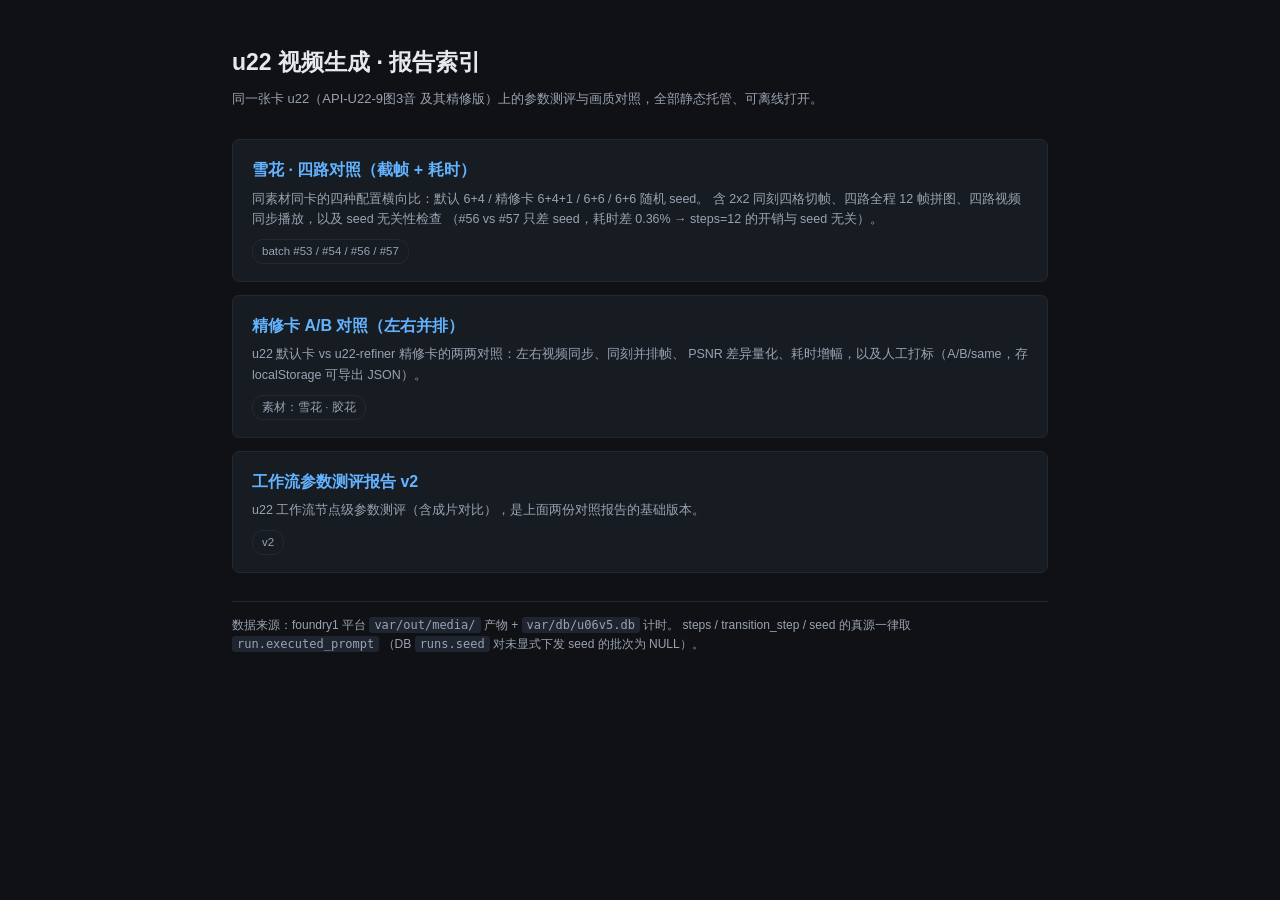
==== index.html @ f93fd7f3 "docs(report): 追加雪花四路对照与精修卡 A/B 两份报告，并补 Pages 根导航 - snow-4way/：同素材同卡四种配置（#53 默认6+4 / #54 精修卡 / #56 6+" ====
<!doctype html><html lang="zh"><head><meta charset="utf-8">
<meta name="viewport" content="width=device-width,initial-scale=1">
<title>u22 报告索引</title>
<style>
:root{--bg:#0f1115;--fg:#e6e8ec;--mut:#9aa3b2;--acc:#63b3ff;--line:#232833;--card:#171b22}
*{box-sizing:border-box}
body{margin:0;background:var(--bg);color:var(--fg);
font:14px/1.65 -apple-system,"PingFang SC","Microsoft YaHei",sans-serif}
main{max-width:860px;margin:0 auto;padding:44px 22px 60px}
h1{margin:0 0 6px;font-size:23px}
.sub{color:var(--mut);font-size:13px;margin-bottom:30px}
a.card{display:block;background:var(--card);border:1px solid var(--line);
border-radius:7px;padding:17px 19px;margin-bottom:13px;text-decoration:none;color:var(--fg)}
a.card:hover{border-color:var(--acc)}
a.card h2{margin:0 0 5px;font-size:16px;color:var(--acc);font-weight:600}
a.card p{margin:0;color:var(--mut);font-size:12.5px}
a.card .tag{display:inline-block;margin-top:9px;font-size:11.5px;color:var(--mut);
border:1px solid var(--line);border-radius:11px;padding:2px 9px}
footer{color:var(--mut);font-size:12px;margin-top:28px;border-top:1px solid var(--line);padding-top:14px}
code{background:#1e2430;padding:1px 5px;border-radius:3px;font-size:12px}
</style></head><body><main>
<h1>u22 视频生成 · 报告索引</h1>
<div class="sub">同一张卡 u22（API-U22-9图3音 及其精修版）上的参数测评与画质对照，全部静态托管、可离线打开。</div>

<a class="card" href="snow-4way/">
  <h2>雪花 · 四路对照（截帧 + 耗时）</h2>
  <p>同素材同卡的四种配置横向比：默认 6+4 / 精修卡 6+4+1 / 6+6 / 6+6 随机 seed。
  含 2x2 同刻四格切帧、四路全程 12 帧拼图、四路视频同步播放，以及 seed 无关性检查
  （#56 vs #57 只差 seed，耗时差 0.36% → steps=12 的开销与 seed 无关）。</p>
  <span class="tag">batch #53 / #54 / #56 / #57</span>
</a>

<a class="card" href="refiner-ab/">
  <h2>精修卡 A/B 对照（左右并排）</h2>
  <p>u22 默认卡 vs u22-refiner 精修卡的两两对照：左右视频同步、同刻并排帧、
  PSNR 差异量化、耗时增幅，以及人工打标（A/B/same，存 localStorage 可导出 JSON）。</p>
  <span class="tag">素材：雪花 · 胶花</span>
</a>

<a class="card" href="3d319c70684f86006aeea298/">
  <h2>工作流参数测评报告 v2</h2>
  <p>u22 工作流节点级参数测评（含成片对比），是上面两份对照报告的基础版本。</p>
  <span class="tag">v2</span>
</a>

<footer>
  数据来源：foundry1 平台 <code>var/out/media/</code> 产物 + <code>var/db/u06v5.db</code> 计时。
  steps / transition_step / seed 的真源一律取 <code>run.executed_prompt</code>
  （DB <code>runs.seed</code> 对未显式下发 seed 的批次为 NULL）。
</footer>
</main></body></html>
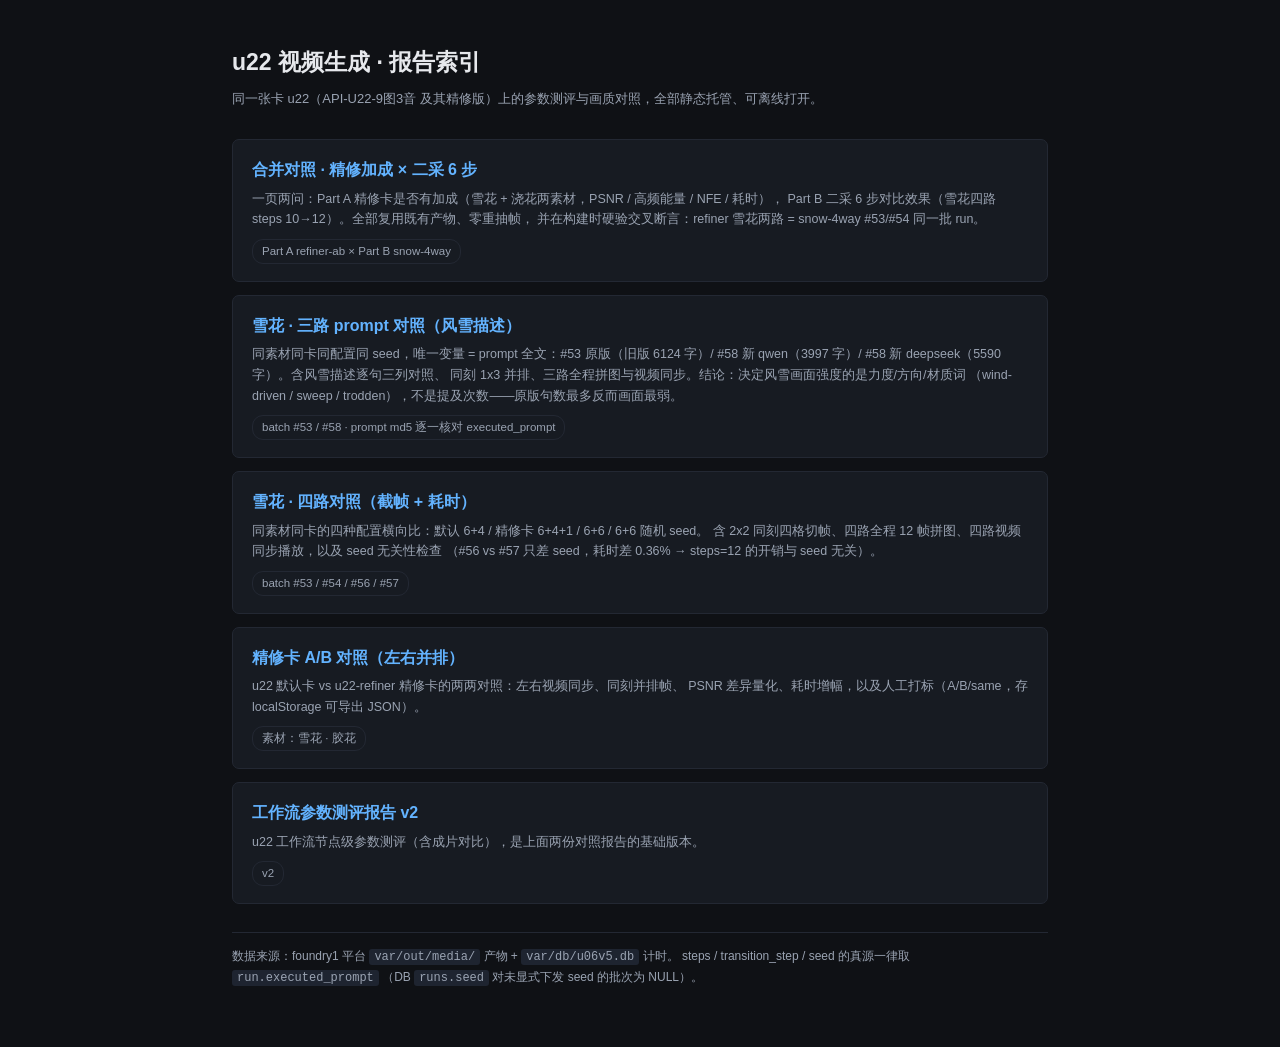
==== commit cd55e718: "docs(report): 追加三路 prompt 对照与合并对照页，并更新根导航 - prompt3/：雪花三路 prompt 对照（#53 原版 / #58 新qwen / #58 新deepse" ====
--- a/index.html
+++ b/index.html
@@ -21,6 +21,23 @@
 </style></head><body><main>
 <h1>u22 视频生成 · 报告索引</h1>
 <div class="sub">同一张卡 u22（API-U22-9图3音 及其精修版）上的参数测评与画质对照，全部静态托管、可离线打开。</div>
+
+<a class="card" href="combined/">
+  <h2>合并对照 · 精修加成 × 二采 6 步</h2>
+  <p>一页两问：Part A 精修卡是否有加成（雪花 + 浇花两素材，PSNR / 高频能量 / NFE / 耗时），
+  Part B 二采 6 步对比效果（雪花四路 steps 10→12）。全部复用既有产物、零重抽帧，
+  并在构建时硬验交叉断言：refiner 雪花两路 = snow-4way #53/#54 同一批 run。</p>
+  <span class="tag">Part A refiner-ab × Part B snow-4way</span>
+</a>
+
+<a class="card" href="prompt3/">
+  <h2>雪花 · 三路 prompt 对照（风雪描述）</h2>
+  <p>同素材同卡同配置同 seed，唯一变量 = prompt 全文：#53 原版（旧版 6124 字）/
+  #58 新 qwen（3997 字）/ #58 新 deepseek（5590 字）。含风雪描述逐句三列对照、
+  同刻 1x3 并排、三路全程拼图与视频同步。结论：决定风雪画面强度的是力度/方向/材质词
+  （wind-driven / sweep / trodden），不是提及次数——原版句数最多反而画面最弱。</p>
+  <span class="tag">batch #53 / #58 · prompt md5 逐一核对 executed_prompt</span>
+</a>
 
 <a class="card" href="snow-4way/">
   <h2>雪花 · 四路对照（截帧 + 耗时）</h2>
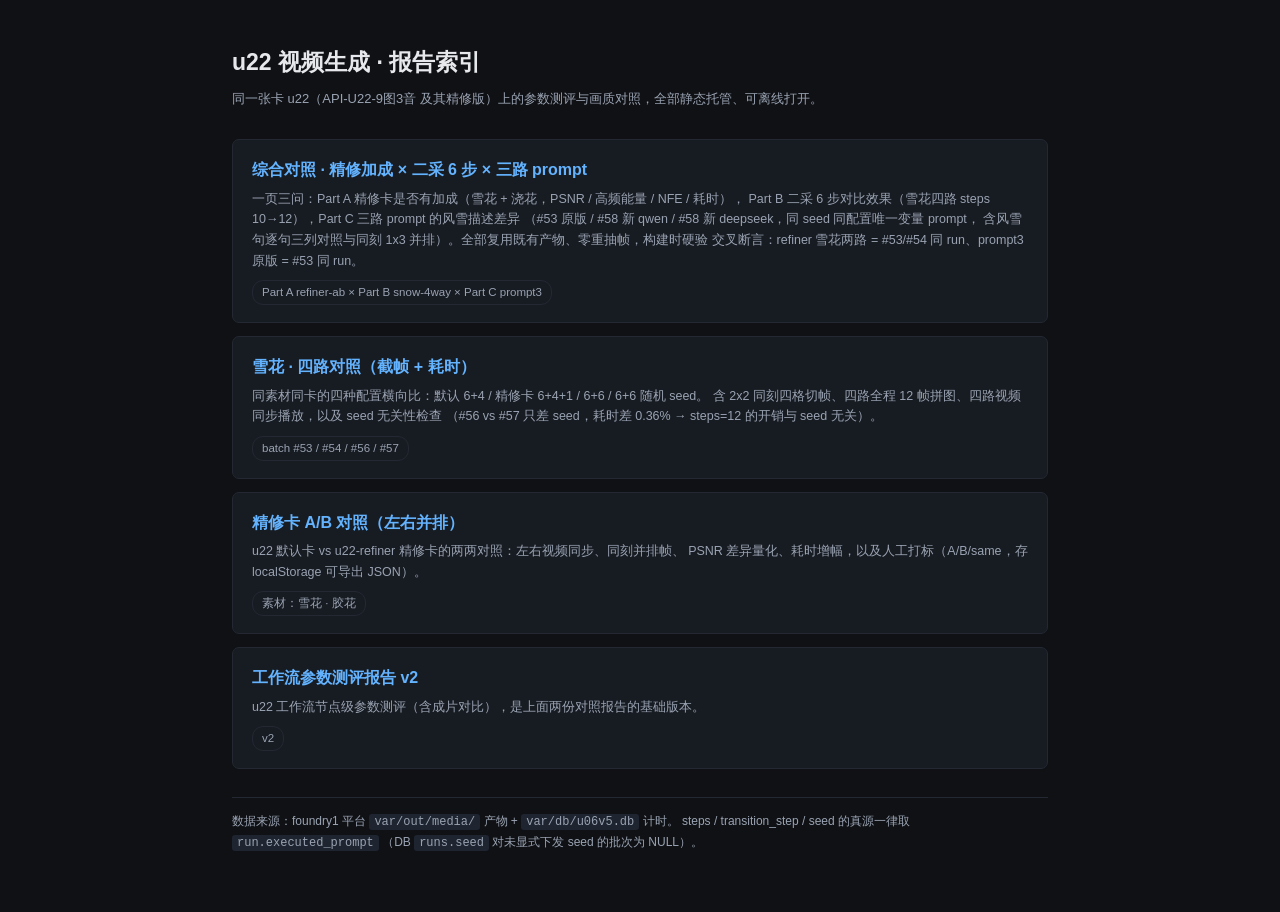
==== commit bfb0a5ca: "docs(report): 三路 prompt 并入综合对照页，全站收敛为单页三 Part - combined/：新增 Part C 三路 prompt 对照（风雪描述），含风雪句三列对照、   同" ====
--- a/index.html
+++ b/index.html
@@ -23,20 +23,13 @@
 <div class="sub">同一张卡 u22（API-U22-9图3音 及其精修版）上的参数测评与画质对照，全部静态托管、可离线打开。</div>
 
 <a class="card" href="combined/">
-  <h2>合并对照 · 精修加成 × 二采 6 步</h2>
-  <p>一页两问：Part A 精修卡是否有加成（雪花 + 浇花两素材，PSNR / 高频能量 / NFE / 耗时），
-  Part B 二采 6 步对比效果（雪花四路 steps 10→12）。全部复用既有产物、零重抽帧，
-  并在构建时硬验交叉断言：refiner 雪花两路 = snow-4way #53/#54 同一批 run。</p>
-  <span class="tag">Part A refiner-ab × Part B snow-4way</span>
-</a>
-
-<a class="card" href="prompt3/">
-  <h2>雪花 · 三路 prompt 对照（风雪描述）</h2>
-  <p>同素材同卡同配置同 seed，唯一变量 = prompt 全文：#53 原版（旧版 6124 字）/
-  #58 新 qwen（3997 字）/ #58 新 deepseek（5590 字）。含风雪描述逐句三列对照、
-  同刻 1x3 并排、三路全程拼图与视频同步。结论：决定风雪画面强度的是力度/方向/材质词
-  （wind-driven / sweep / trodden），不是提及次数——原版句数最多反而画面最弱。</p>
-  <span class="tag">batch #53 / #58 · prompt md5 逐一核对 executed_prompt</span>
+  <h2>综合对照 · 精修加成 × 二采 6 步 × 三路 prompt</h2>
+  <p>一页三问：Part A 精修卡是否有加成（雪花 + 浇花，PSNR / 高频能量 / NFE / 耗时），
+  Part B 二采 6 步对比效果（雪花四路 steps 10→12），Part C 三路 prompt 的风雪描述差异
+  （#53 原版 / #58 新 qwen / #58 新 deepseek，同 seed 同配置唯一变量 prompt，
+  含风雪句逐句三列对照与同刻 1x3 并排）。全部复用既有产物、零重抽帧，构建时硬验
+  交叉断言：refiner 雪花两路 = #53/#54 同 run、prompt3 原版 = #53 同 run。</p>
+  <span class="tag">Part A refiner-ab × Part B snow-4way × Part C prompt3</span>
 </a>
 
 <a class="card" href="snow-4way/">
